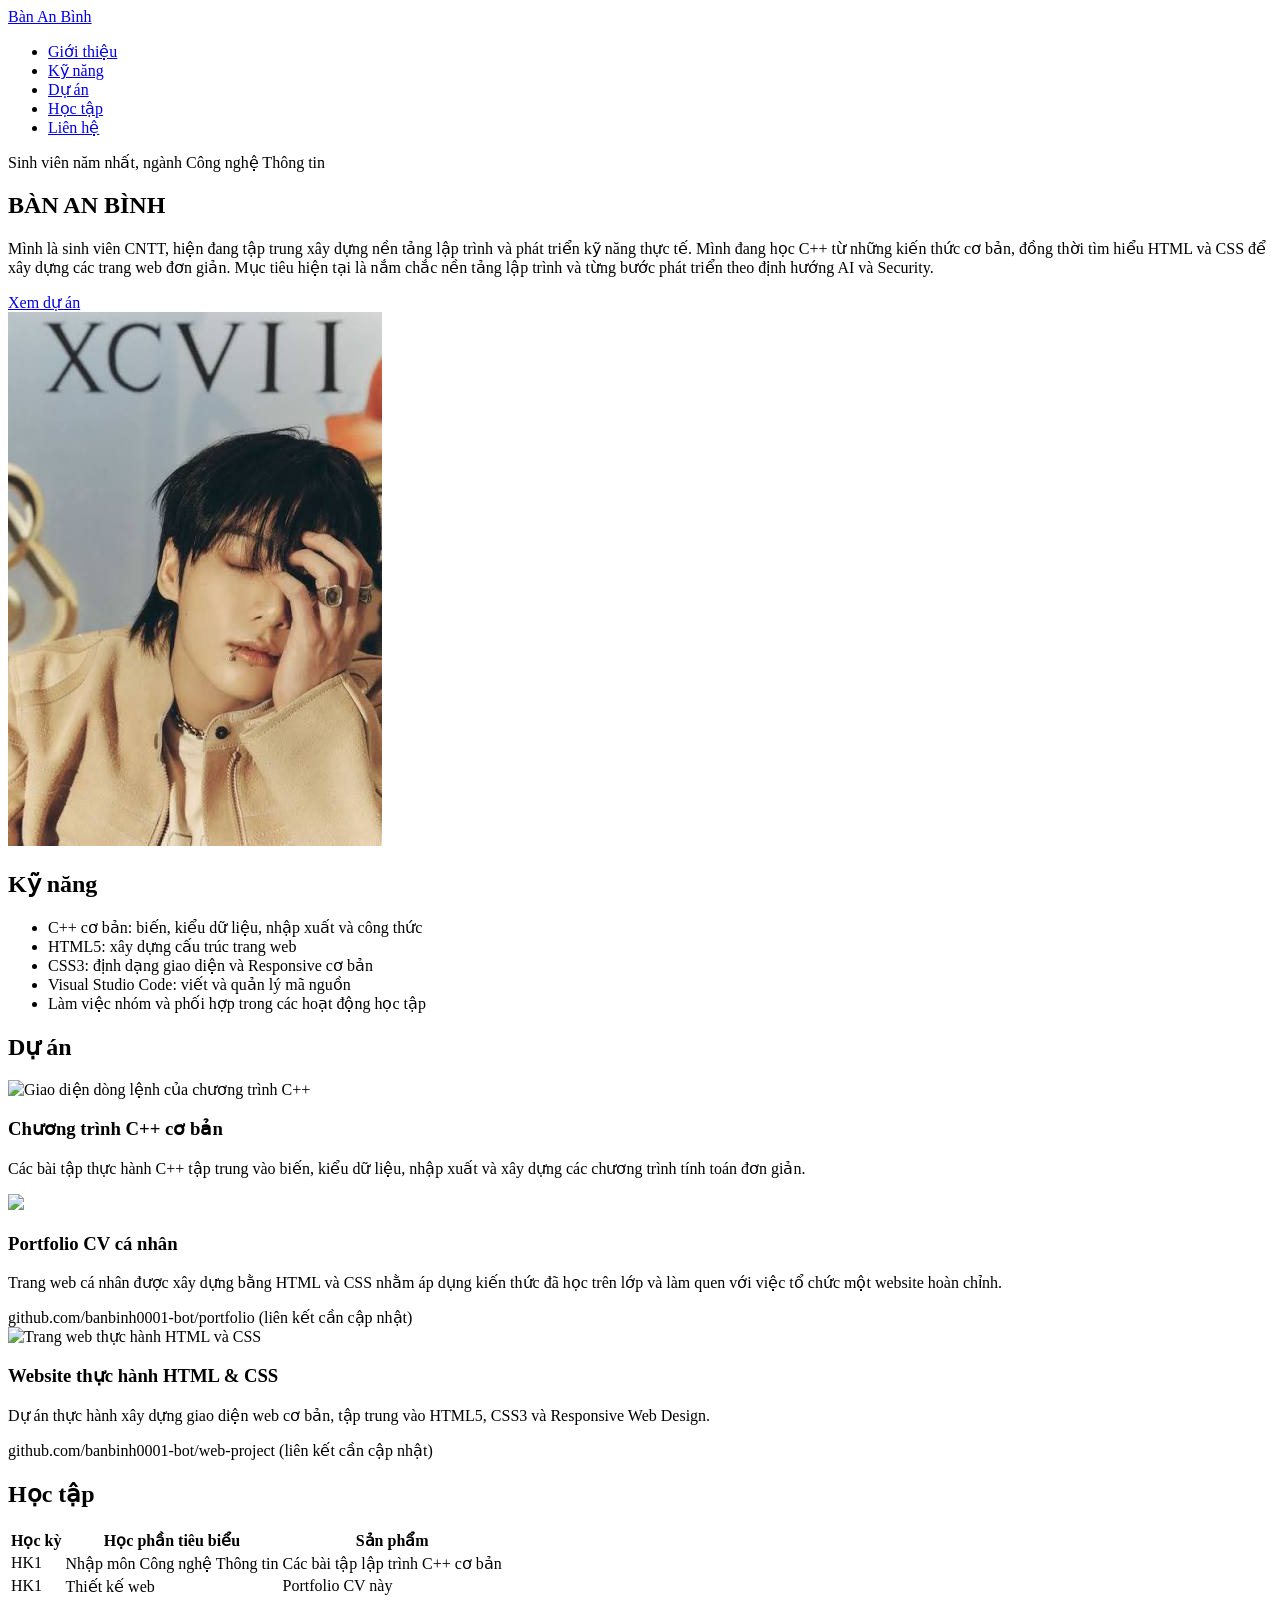
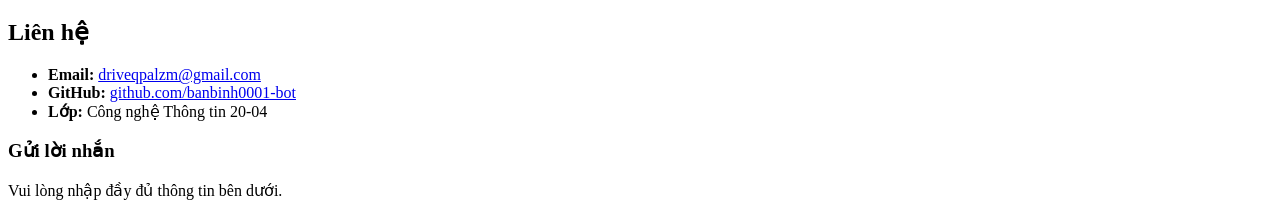
==== index.html @ ff4b0741 "Add files via upload" ====
<!doctype html>
<html lang="vi">

<head>
  <meta charset="UTF-8" />
  <meta name="viewport" content="width=device-width, initial-scale=1.0" />
  <title> Bàn An Bình - Portfolio CV</title>
  <link rel="preconnect" href="https://fonts.googleapis.com" />
  <link rel="stylesheet" href="https://fonts.googleapis.com/css2?family=Inter:wght@400;500;600;700&display=swap" />
  <link rel="stylesheet" href="1.css">
</head>
<body>
  <header class="site-header">
    <div class="container">
      <a class="logo" href="#gioi-thieu"> Bàn An Bình </a>
      <nav aria-label="Menu chính">
        <ul class="menu">
          <li><a href="#gioi-thieu">Giới thiệu</a></li>
          <li><a href="#ky-nang">Kỹ năng</a></li>
          <li><a href="#du-an">Dự án</a></li>
          <li><a href="#hoc-tap">Học tập</a></li>
          <li><a href="#lien-he">Liên hệ</a></li>
        </ul>
      </nav>
    </div>
  </header>

  <main id="noi-dung">
    <section id="gioi-thieu" class="hero">
      <div class="container hero-inner">
        <div class="hero-text">
          <p class="hero-role">
            Sinh viên năm nhất, ngành Công nghệ Thông tin
          </p>

          <h1> BÀN AN BÌNH </h1>

          <p>
            Mình là sinh viên CNTT, hiện đang tập trung xây dựng nền tảng lập
            trình và phát triển kỹ năng thực tế. Mình đang học C++ từ những
            kiến thức cơ bản, đồng thời tìm hiểu HTML và CSS để xây dựng các
            trang web đơn giản. Mục tiêu hiện tại là nắm chắc nền tảng lập
            trình và từng bước phát triển theo định hướng AI và Security.
          </p>

          <a class="button" href="#du-an">Xem dự án</a>
        </div>

        <img class="avatar" src="assets/images/avt.png">
         <alt="Ảnh đại diện minh họa của Bàn An Bình>
      </div>
    </section>

    <section id="ky-nang" class="section">
      <div class="container">
        <h2>Kỹ năng</h2>

        <ul class="skills">
          <li>C++ cơ bản: biến, kiểu dữ liệu, nhập xuất và công thức</li>
          <li>HTML5: xây dựng cấu trúc trang web</li>
          <li>CSS3: định dạng giao diện và Responsive cơ bản</li>
          <li>Visual Studio Code: viết và quản lý mã nguồn</li>
          <li>Làm việc nhóm và phối hợp trong các hoạt động học tập</li>
        </ul>
      </div>
    </section>

    <section id="du-an" class="section section-alt">
      <div class="container">
        <h2>Dự án</h2>

        <div class="projects">
          <article class="card">
            <img src="assets/images/du-an-1.png" alt="Giao diện dòng lệnh của chương trình C++" />

            <h3>Chương trình C++ cơ bản</h3>

            <p>
              Các bài tập thực hành C++ tập trung vào biến, kiểu dữ liệu, nhập
xuất và xây dựng các chương trình tính toán đơn giản.
            </p>

            <span class="pending-link">
              <github class="com">
              <bananbinh0001-bot>
            </span>
          </article>

          <article class="card">
            <img src="assets/images/du-an-2.png"Giao diện trang web cá nhân" />

            <h3>Portfolio CV cá nhân</h3>

            <p>
              Trang web cá nhân được xây dựng bằng HTML và CSS nhằm áp dụng
              kiến thức đã học trên lớp và làm quen với việc tổ chức một
              website hoàn chỉnh.
            </p>

            <span class="pending-link">
              github.com/banbinh0001-bot/portfolio (liên kết cần cập nhật)
            </span>
          </article>

          <article class="card">
            <img src="assets/images/du-an-3.png" alt="Trang web thực hành HTML và CSS" />

            <h3>Website thực hành HTML & CSS</h3>

            <p>
              Dự án thực hành xây dựng giao diện web cơ bản, tập trung vào
              HTML5, CSS3 và Responsive Web Design.
            </p>

            <span class="pending-link">
              github.com/banbinh0001-bot/web-project (liên kết cần cập nhật)
            </span>
          </article>
        </div>
      </div>
    </section>
    <section id="hoc-tap" class="section">
      <div class="container">
        <h2>Học tập</h2>

        <table class="study">
          <thead>
            <tr>
              <th>Học kỳ</th>
              <th>Học phần tiêu biểu</th>
              <th>Sản phẩm</th>
            </tr>
          </thead>

          <tbody>
            <tr>
              <td>HK1</td>
              <td>Nhập môn Công nghệ Thông tin</td>
              <td>Các bài tập lập trình C++ cơ bản</td>
            </tr>

            <tr>
              <td>HK1</td>
              <td>Thiết kế web</td>
              <td>Portfolio CV này</td>
            </tr>
          </tbody>
        </table>
      </div>
    </section>
    <section id="lien-he" class="section section-alt">
      <div class="container">
        <h2>Liên hệ</h2>

        <ul class="contact">
          <li>
            <strong>Email:</strong>
            <a href="mailto:driveqpalzm@gmail.com">
              driveqpalzm@gmail.com
            </a>
          </li>

          <li>
            <strong>GitHub:</strong>
            <a href="https://github.com/banbinh0001-bot" target="_blank" rel="noopener noreferrer">
              github.com/banbinh0001-bot
            </a>
          </li>

          <li>
            <strong>Lớp:</strong> Công nghệ Thông tin 20-04
          </li>
        </ul>

        <!-- Form liên hệ - Lab 5 -->
        <form action="ket-qua.html" method="get" class="contact-form">
          <h3>Gửi lời nhắn</h3>
          <p>Vui lòng nhập đầy đủ thông tin bên dưới.</p>

          <div class="form-group">
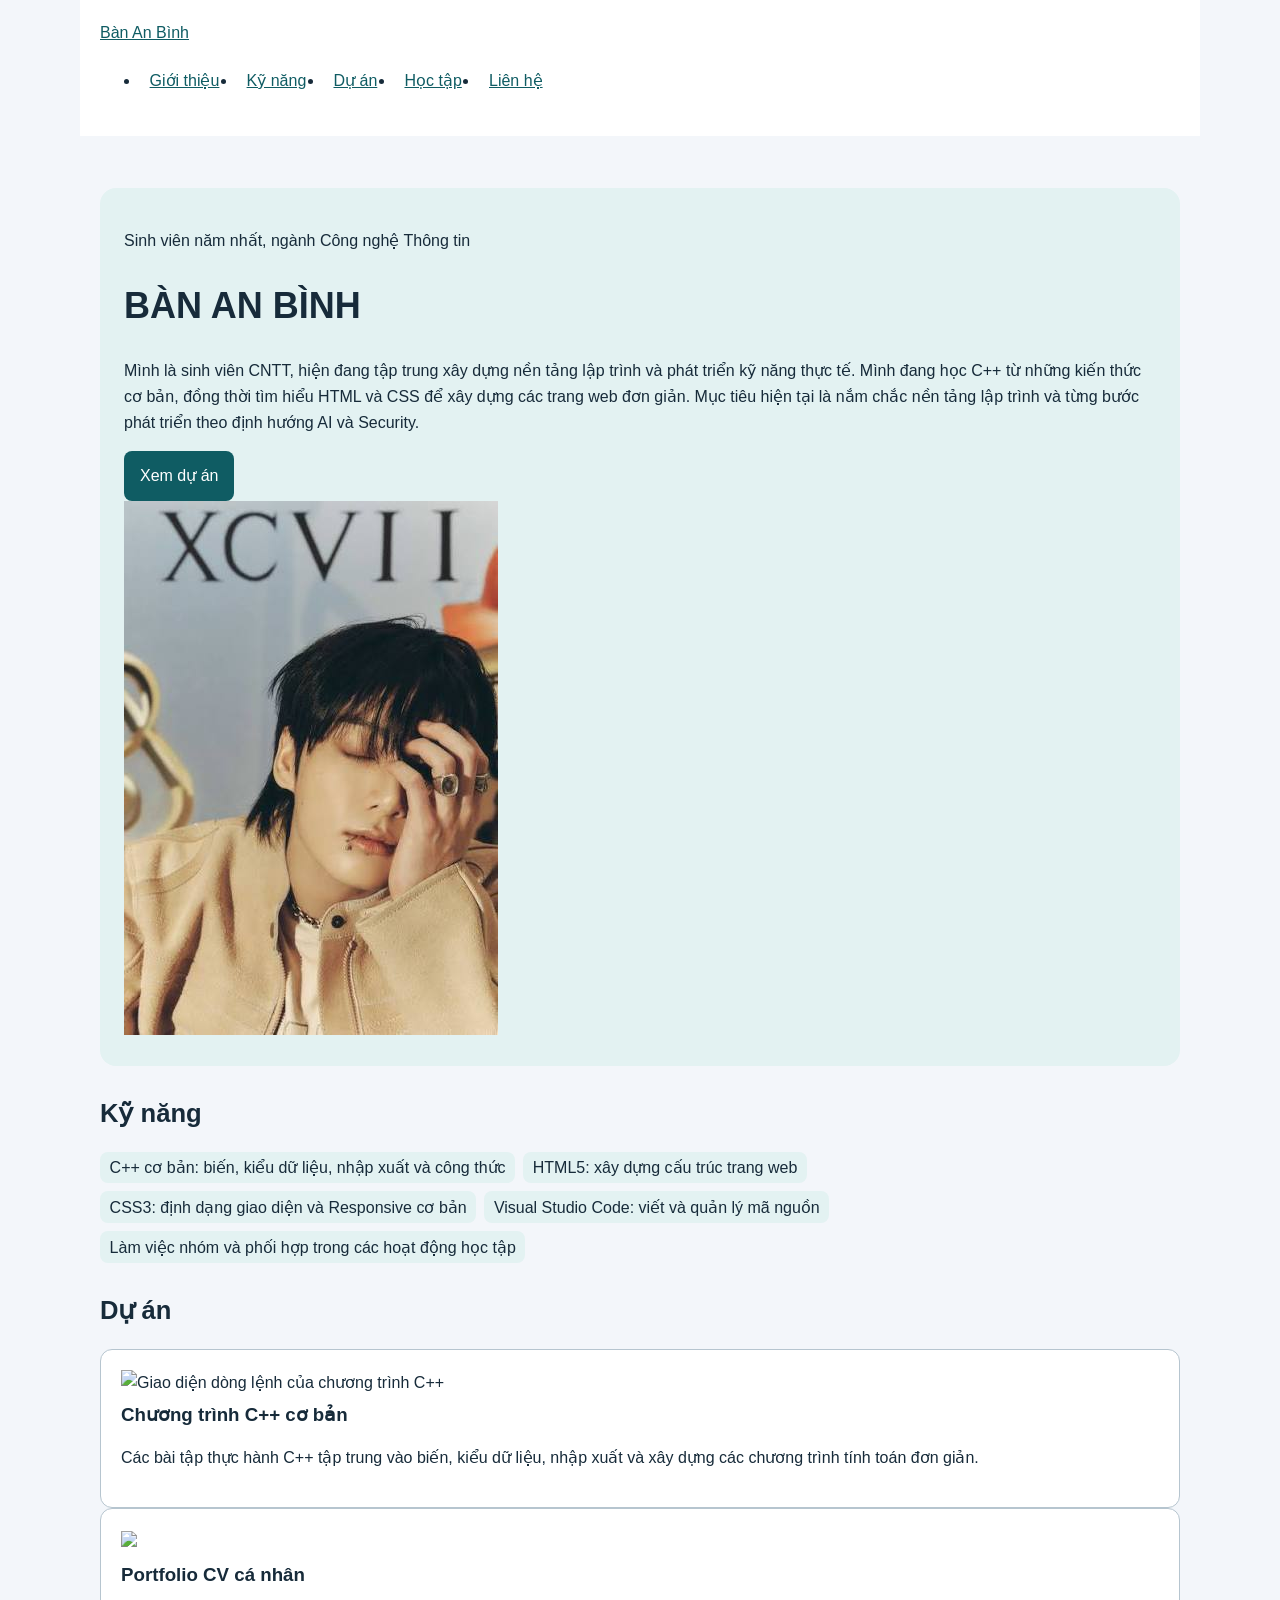
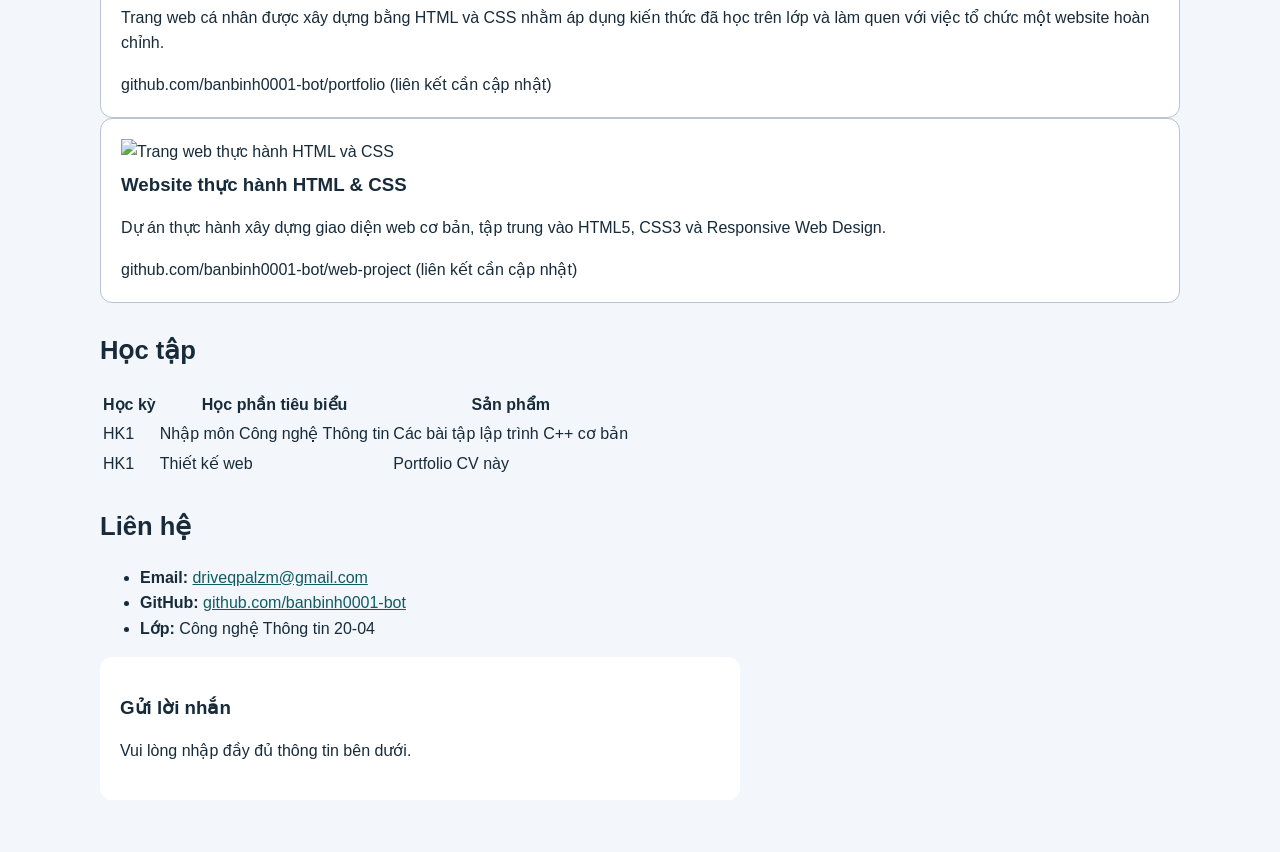
==== commit ea3adcbd: "Update stylesheet link to use css/style.css" ====
--- a/index.html
+++ b/index.html
@@ -7,7 +7,7 @@
   <title> Bàn An Bình - Portfolio CV</title>
   <link rel="preconnect" href="https://fonts.googleapis.com" />
   <link rel="stylesheet" href="https://fonts.googleapis.com/css2?family=Inter:wght@400;500;600;700&display=swap" />
-  <link rel="stylesheet" href="1.css">
+  <link rel="stylesheet" href="css/style.css">
 </head>
 <body>
   <header class="site-header">
@@ -177,4 +177,4 @@
           <h3>Gửi lời nhắn</h3>
           <p>Vui lòng nhập đầy đủ thông tin bên dưới.</p>
 
-          <div class="form-group">+          <div class="form-group">
--- a/css/style.css
+++ b/css/style.css
@@ -0,0 +1,252 @@
+/* LAB 5: chi thay cac o trong co ma 1.1 den 5.6.
+   Base responsive tu Lab 4 da hoan thanh. Khong xoa @media. */
+:root {
+  --bg: #f3f6fa;
+  --text: #172b3a;
+  --primary: #0f5c63;
+  --hover: #083e43;
+  --soft: #e3f2f2;
+  --focus: #b34500;
+  --line: #b6c5cf;
+}
+
+* {
+  box-sizing: border-box;
+}
+
+html {
+  font-size: 100%;
+}
+
+body {
+  margin: 0;
+  font-family: Arial, sans-serif;
+  line-height: 1.6;
+  color: var(--text);
+  background: var(--bg);
+}
+
+a {
+  color: var(--primary);
+}
+
+h1,
+h2,
+h3 {
+  line-height: 1.25;
+}
+
+h1 {
+  font-size: 2.25rem;
+}
+
+h2 {
+  font-size: 1.6rem;
+}
+
+header,
+main,
+footer {
+  max-width: 70rem;
+  margin: auto;
+  padding: 1.25rem;
+}
+
+header {
+  background: white;
+  display: flex;
+  flex-wrap: wrap;
+  align-items: center;
+  justify-content: space-between;
+  gap: 1rem;
+}
+
+.brand {
+  font-weight: bold;
+  text-decoration: none;
+}
+
+.menu {
+  display: flex;
+  flex-wrap: wrap;
+  gap: 0.5rem;
+}
+
+.menu a {
+  display: inline-block;
+  padding: 0.4rem 0.6rem;
+  border-radius: 0.4rem;
+}
+
+section {
+  margin-block: 2rem;
+  scroll-margin-top: 1rem;
+}
+
+.hero {
+  background: var(--soft);
+  padding: 1.5rem;
+  border-radius: 1rem;
+}
+
+.skills {
+  display: flex;
+  flex-wrap: wrap;
+  gap: 0.5rem;
+  padding: 0;
+  list-style: none;
+}
+
+.skills li,
+.tag {
+  background: var(--soft);
+  padding: 0.2rem 0.6rem;
+  border-radius: 0.5rem;
+}
+
+.project-grid {
+  display: grid;
+  grid-template-columns: 1fr;
+  gap: 1.25rem;
+}
+
+.card {
+  min-width: 0;
+  border: 1px solid var(--line);
+  border-radius: 0.75rem;
+  padding: 1.25rem;
+  background: white;
+  overflow-wrap: anywhere;
+}
+
+.card h3 {
+  margin-top: 0.5rem;
+}
+
+.card a {
+  display: inline-block;
+}
+
+.button {
+  display: inline-block;
+  padding: 0.75rem 1rem;
+  border: 0;
+  background: var(--primary);
+  color: white;
+  border-radius: 0.5rem;
+  cursor: pointer;
+  text-decoration: none;
+}
+
+form {
+  max-width: 40rem;
+  background: white;
+  border-radius: 0.75rem;
+  padding: 1.25rem;
+}
+
+.form-field {
+  margin-bottom: 1rem;
+}
+
+label {
+  display: block;
+  font-weight: bold;
+}
+
+.help {
+  font-size: 0.9rem;
+  margin: 0.25rem 0 0;
+}
+
+input,
+textarea {
+  display: block;
+  border: 1px solid #64748b;
+  border-radius: 0.4rem;
+}
+
+textarea {
+  min-height: 8rem;
+}
+
+footer {
+  border-top: 1px solid var(--line);
+}
+
+@media (min-width: 48rem) {
+  .project-grid {
+    grid-template-columns: repeat(2, minmax(0, 1fr));
+  }
+}
+
+@media (min-width: 64rem) {
+  .project-grid {
+    grid-template-columns: repeat(3, minmax(0, 1fr));
+  }
+}
+
+/* NHIEM VU 1: focus va menu. Khong xoa outline mac dinh. */
+a:focus-visible, /* 1.1 */
+button:focus-visible,
+input:focus-visible,
+textarea:focus-visible {
+  outline-style: solid; /* 1.2 */
+  outline-width: 0.1875rem; /* 1.3 */
+  outline-color: var(--focus); /* 1.4 */
+  outline-offset: 0.1875rem; /* 1.5 */
+}
+
+.menu a:hover {
+  background: var(--soft); /* 1.6 */
+}
+
+/* NHIEM VU 2: button */
+.button {
+  transition:
+    background-color 180ms ease,
+    /* 2.1; 2.2; 2.3 */ transform 180ms ease;
+}
+
+.button:hover {
+  background: var(--hover); /* 2.4 */
+}
+
+.button:active {
+  /* 2.5 */
+  transform: translateY(0.0625rem); /* 2.6 */
+}
+
+/* NHIEM VU 3: card va link */
+.card {
+  transition: transform 180ms ease; /* 3.1; 3.2 */
+}
+
+.card:hover {
+  /* 3.3 */
+  transform: translateY(-0.25rem); /* 3.4; 3.5 */
+}
+
+.card:focus-within {
+  /* 3.6 */
+  transform: translateY(-0.25rem);
+}
+/* NHIEM VU 4 nam trong index.html. */
+/* NHIEM VU 5: form */
+input,
+textarea {
+  width: 100%; /* 5.1 */
+  box-sizing: border-box; /* 5.2 */
+  padding: 0.75rem; /* 5.3 */
+  min-width: 0; /* 5.4 */
+}
+
+textarea {
+  resize: vertical; /* 5.5 */
+}
+
+input,
+textarea,
+button {
+  font: inherit; /* 5.6 */
+}
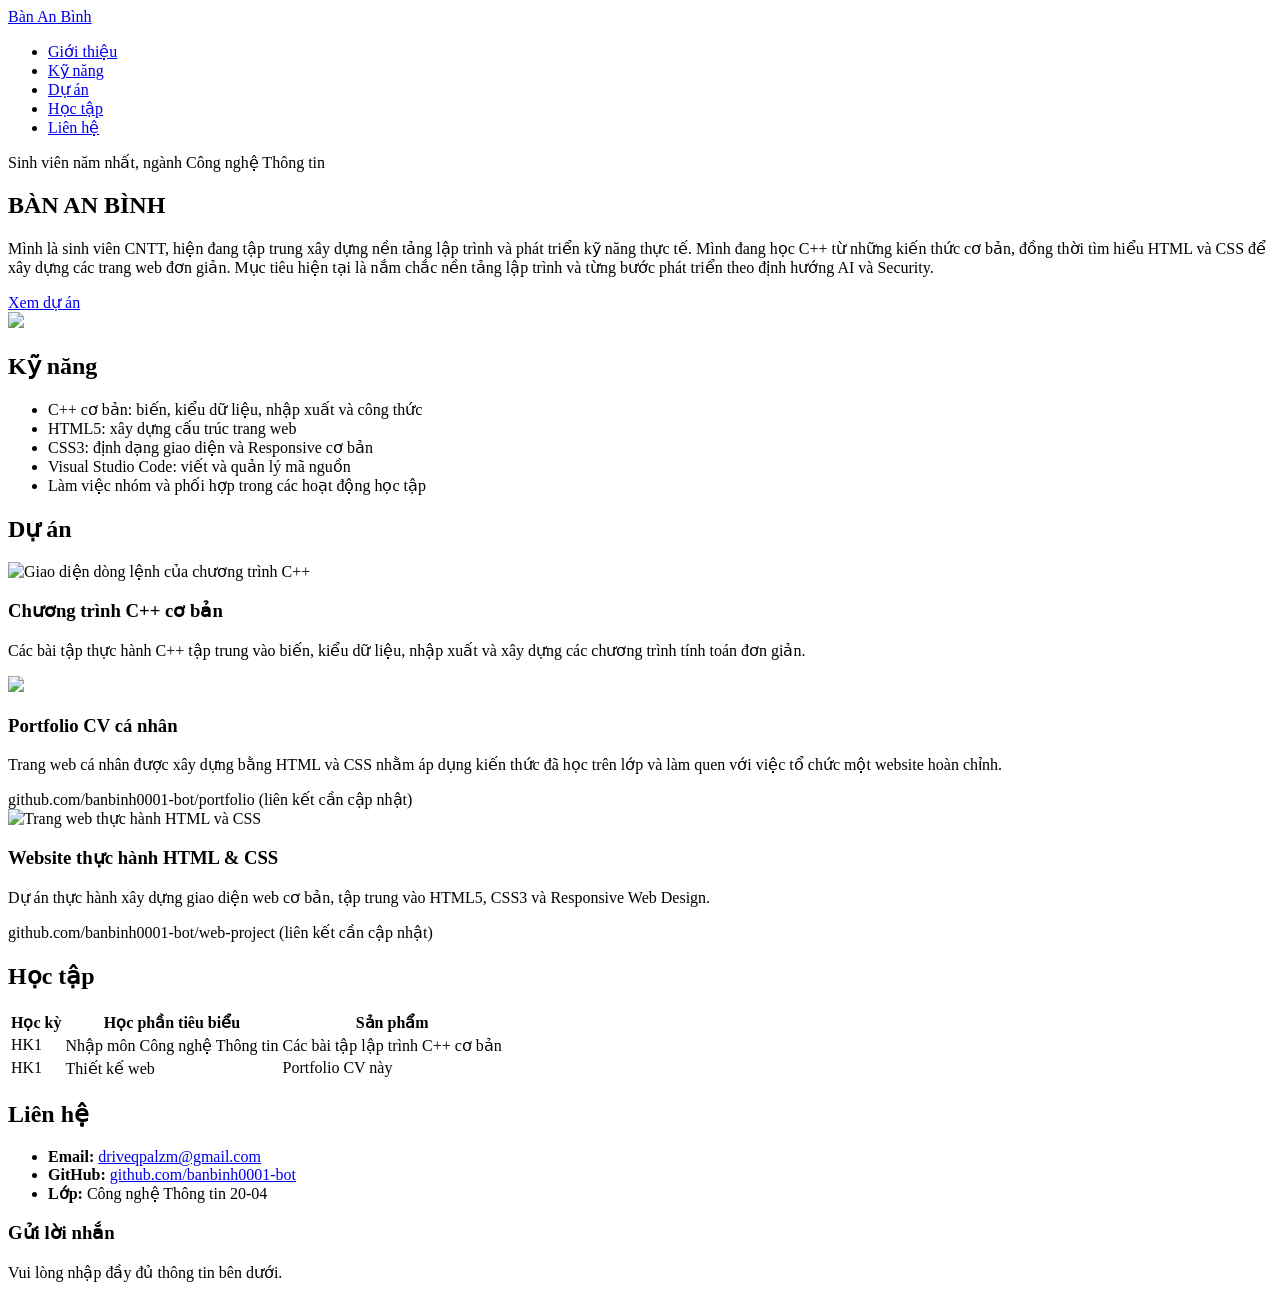
==== commit 32044c5c: "Add files via upload" ====
--- a/index.html
+++ b/index.html
@@ -1,180 +1,180 @@
-<!doctype html>
-<html lang="vi">
-
-<head>
-  <meta charset="UTF-8" />
-  <meta name="viewport" content="width=device-width, initial-scale=1.0" />
-  <title> Bàn An Bình - Portfolio CV</title>
-  <link rel="preconnect" href="https://fonts.googleapis.com" />
-  <link rel="stylesheet" href="https://fonts.googleapis.com/css2?family=Inter:wght@400;500;600;700&display=swap" />
-  <link rel="stylesheet" href="css/style.css">
-</head>
-<body>
-  <header class="site-header">
-    <div class="container">
-      <a class="logo" href="#gioi-thieu"> Bàn An Bình </a>
-      <nav aria-label="Menu chính">
-        <ul class="menu">
-          <li><a href="#gioi-thieu">Giới thiệu</a></li>
-          <li><a href="#ky-nang">Kỹ năng</a></li>
-          <li><a href="#du-an">Dự án</a></li>
-          <li><a href="#hoc-tap">Học tập</a></li>
-          <li><a href="#lien-he">Liên hệ</a></li>
-        </ul>
-      </nav>
-    </div>
-  </header>
-
-  <main id="noi-dung">
-    <section id="gioi-thieu" class="hero">
-      <div class="container hero-inner">
-        <div class="hero-text">
-          <p class="hero-role">
-            Sinh viên năm nhất, ngành Công nghệ Thông tin
-          </p>
-
-          <h1> BÀN AN BÌNH </h1>
-
-          <p>
-            Mình là sinh viên CNTT, hiện đang tập trung xây dựng nền tảng lập
-            trình và phát triển kỹ năng thực tế. Mình đang học C++ từ những
-            kiến thức cơ bản, đồng thời tìm hiểu HTML và CSS để xây dựng các
-            trang web đơn giản. Mục tiêu hiện tại là nắm chắc nền tảng lập
-            trình và từng bước phát triển theo định hướng AI và Security.
-          </p>
-
-          <a class="button" href="#du-an">Xem dự án</a>
-        </div>
-
-        <img class="avatar" src="assets/images/avt.png">
-         <alt="Ảnh đại diện minh họa của Bàn An Bình>
-      </div>
-    </section>
-
-    <section id="ky-nang" class="section">
-      <div class="container">
-        <h2>Kỹ năng</h2>
-
-        <ul class="skills">
-          <li>C++ cơ bản: biến, kiểu dữ liệu, nhập xuất và công thức</li>
-          <li>HTML5: xây dựng cấu trúc trang web</li>
-          <li>CSS3: định dạng giao diện và Responsive cơ bản</li>
-          <li>Visual Studio Code: viết và quản lý mã nguồn</li>
-          <li>Làm việc nhóm và phối hợp trong các hoạt động học tập</li>
-        </ul>
-      </div>
-    </section>
-
-    <section id="du-an" class="section section-alt">
-      <div class="container">
-        <h2>Dự án</h2>
-
-        <div class="projects">
-          <article class="card">
-            <img src="assets/images/du-an-1.png" alt="Giao diện dòng lệnh của chương trình C++" />
-
-            <h3>Chương trình C++ cơ bản</h3>
-
-            <p>
-              Các bài tập thực hành C++ tập trung vào biến, kiểu dữ liệu, nhập
-xuất và xây dựng các chương trình tính toán đơn giản.
-            </p>
-
-            <span class="pending-link">
-              <github class="com">
-              <bananbinh0001-bot>
-            </span>
-          </article>
-
-          <article class="card">
-            <img src="assets/images/du-an-2.png"Giao diện trang web cá nhân" />
-
-            <h3>Portfolio CV cá nhân</h3>
-
-            <p>
-              Trang web cá nhân được xây dựng bằng HTML và CSS nhằm áp dụng
-              kiến thức đã học trên lớp và làm quen với việc tổ chức một
-              website hoàn chỉnh.
-            </p>
-
-            <span class="pending-link">
-              github.com/banbinh0001-bot/portfolio (liên kết cần cập nhật)
-            </span>
-          </article>
-
-          <article class="card">
-            <img src="assets/images/du-an-3.png" alt="Trang web thực hành HTML và CSS" />
-
-            <h3>Website thực hành HTML & CSS</h3>
-
-            <p>
-              Dự án thực hành xây dựng giao diện web cơ bản, tập trung vào
-              HTML5, CSS3 và Responsive Web Design.
-            </p>
-
-            <span class="pending-link">
-              github.com/banbinh0001-bot/web-project (liên kết cần cập nhật)
-            </span>
-          </article>
-        </div>
-      </div>
-    </section>
-    <section id="hoc-tap" class="section">
-      <div class="container">
-        <h2>Học tập</h2>
-
-        <table class="study">
-          <thead>
-            <tr>
-              <th>Học kỳ</th>
-              <th>Học phần tiêu biểu</th>
-              <th>Sản phẩm</th>
-            </tr>
-          </thead>
-
-          <tbody>
-            <tr>
-              <td>HK1</td>
-              <td>Nhập môn Công nghệ Thông tin</td>
-              <td>Các bài tập lập trình C++ cơ bản</td>
-            </tr>
-
-            <tr>
-              <td>HK1</td>
-              <td>Thiết kế web</td>
-              <td>Portfolio CV này</td>
-            </tr>
-          </tbody>
-        </table>
-      </div>
-    </section>
-    <section id="lien-he" class="section section-alt">
-      <div class="container">
-        <h2>Liên hệ</h2>
-
-        <ul class="contact">
-          <li>
-            <strong>Email:</strong>
-            <a href="mailto:driveqpalzm@gmail.com">
-              driveqpalzm@gmail.com
-            </a>
-          </li>
-
-          <li>
-            <strong>GitHub:</strong>
-            <a href="https://github.com/banbinh0001-bot" target="_blank" rel="noopener noreferrer">
-              github.com/banbinh0001-bot
-            </a>
-          </li>
-
-          <li>
-            <strong>Lớp:</strong> Công nghệ Thông tin 20-04
-          </li>
-        </ul>
-
-        <!-- Form liên hệ - Lab 5 -->
-        <form action="ket-qua.html" method="get" class="contact-form">
-          <h3>Gửi lời nhắn</h3>
-          <p>Vui lòng nhập đầy đủ thông tin bên dưới.</p>
-
-          <div class="form-group">
+<!doctype html>
+<html lang="vi">
+
+<head>
+  <meta charset="UTF-8" />
+  <meta name="viewport" content="width=device-width, initial-scale=1.0" />
+  <title> Bàn An Bình - Portfolio CV</title>
+  <link rel="preconnect" href="https://fonts.googleapis.com" />
+  <link rel="stylesheet" href="https://fonts.googleapis.com/css2?family=Inter:wght@400;500;600;700&display=swap" />
+  <link rel="stylesheet" href="css/style.css">
+</head>
+<body>
+  <header class="site-header">
+    <div class="container">
+      <a class="logo" href="#gioi-thieu"> Bàn An Bình </a>
+      <nav aria-label="Menu chính">
+        <ul class="menu">
+          <li><a href="#gioi-thieu">Giới thiệu</a></li>
+          <li><a href="#ky-nang">Kỹ năng</a></li>
+          <li><a href="#du-an">Dự án</a></li>
+          <li><a href="#hoc-tap">Học tập</a></li>
+          <li><a href="#lien-he">Liên hệ</a></li>
+        </ul>
+      </nav>
+    </div>
+  </header>
+
+  <main id="noi-dung">
+    <section id="gioi-thieu" class="hero">
+      <div class="container hero-inner">
+        <div class="hero-text">
+          <p class="hero-role">
+            Sinh viên năm nhất, ngành Công nghệ Thông tin
+          </p>
+
+          <h1> BÀN AN BÌNH </h1>
+
+          <p>
+            Mình là sinh viên CNTT, hiện đang tập trung xây dựng nền tảng lập
+            trình và phát triển kỹ năng thực tế. Mình đang học C++ từ những
+            kiến thức cơ bản, đồng thời tìm hiểu HTML và CSS để xây dựng các
+            trang web đơn giản. Mục tiêu hiện tại là nắm chắc nền tảng lập
+            trình và từng bước phát triển theo định hướng AI và Security.
+          </p>
+
+          <a class="button" href="#du-an">Xem dự án</a>
+        </div>
+
+        <img class="avatar" src="assets/images/avt.png">
+         <alt="Ảnh đại diện minh họa của Bàn An Bình>
+      </div>
+    </section>
+
+    <section id="ky-nang" class="section">
+      <div class="container">
+        <h2>Kỹ năng</h2>
+
+        <ul class="skills">
+          <li>C++ cơ bản: biến, kiểu dữ liệu, nhập xuất và công thức</li>
+          <li>HTML5: xây dựng cấu trúc trang web</li>
+          <li>CSS3: định dạng giao diện và Responsive cơ bản</li>
+          <li>Visual Studio Code: viết và quản lý mã nguồn</li>
+          <li>Làm việc nhóm và phối hợp trong các hoạt động học tập</li>
+        </ul>
+      </div>
+    </section>
+
+    <section id="du-an" class="section section-alt">
+      <div class="container">
+        <h2>Dự án</h2>
+
+        <div class="projects">
+          <article class="card">
+            <img src="assets/images/du-an-1.png" alt="Giao diện dòng lệnh của chương trình C++" />
+
+            <h3>Chương trình C++ cơ bản</h3>
+
+            <p>
+              Các bài tập thực hành C++ tập trung vào biến, kiểu dữ liệu, nhập
+xuất và xây dựng các chương trình tính toán đơn giản.
+            </p>
+
+            <span class="pending-link">
+              <github class="com">
+              <bananbinh0001-bot>
+            </span>
+          </article>
+
+          <article class="card">
+            <img src="assets/images/du-an-2.png"Giao diện trang web cá nhân" />
+
+            <h3>Portfolio CV cá nhân</h3>
+
+            <p>
+              Trang web cá nhân được xây dựng bằng HTML và CSS nhằm áp dụng
+              kiến thức đã học trên lớp và làm quen với việc tổ chức một
+              website hoàn chỉnh.
+            </p>
+
+            <span class="pending-link">
+              github.com/banbinh0001-bot/portfolio (liên kết cần cập nhật)
+            </span>
+          </article>
+
+          <article class="card">
+            <img src="assets/images/du-an-3.png" alt="Trang web thực hành HTML và CSS" />
+
+            <h3>Website thực hành HTML & CSS</h3>
+
+            <p>
+              Dự án thực hành xây dựng giao diện web cơ bản, tập trung vào
+              HTML5, CSS3 và Responsive Web Design.
+            </p>
+
+            <span class="pending-link">
+              github.com/banbinh0001-bot/web-project (liên kết cần cập nhật)
+            </span>
+          </article>
+        </div>
+      </div>
+    </section>
+    <section id="hoc-tap" class="section">
+      <div class="container">
+        <h2>Học tập</h2>
+
+        <table class="study">
+          <thead>
+            <tr>
+              <th>Học kỳ</th>
+              <th>Học phần tiêu biểu</th>
+              <th>Sản phẩm</th>
+            </tr>
+          </thead>
+
+          <tbody>
+            <tr>
+              <td>HK1</td>
+              <td>Nhập môn Công nghệ Thông tin</td>
+              <td>Các bài tập lập trình C++ cơ bản</td>
+            </tr>
+
+            <tr>
+              <td>HK1</td>
+              <td>Thiết kế web</td>
+              <td>Portfolio CV này</td>
+            </tr>
+          </tbody>
+        </table>
+      </div>
+    </section>
+    <section id="lien-he" class="section section-alt">
+      <div class="container">
+        <h2>Liên hệ</h2>
+
+        <ul class="contact">
+          <li>
+            <strong>Email:</strong>
+            <a href="mailto:driveqpalzm@gmail.com">
+              driveqpalzm@gmail.com
+            </a>
+          </li>
+
+          <li>
+            <strong>GitHub:</strong>
+            <a href="https://github.com/banbinh0001-bot" target="_blank" rel="noopener noreferrer">
+              github.com/banbinh0001-bot
+            </a>
+          </li>
+
+          <li>
+            <strong>Lớp:</strong> Công nghệ Thông tin 20-04
+          </li>
+        </ul>
+
+        <!-- Form liên hệ - Lab 5 -->
+        <form action="ket-qua.html" method="get" class="contact-form">
+          <h3>Gửi lời nhắn</h3>
+          <p>Vui lòng nhập đầy đủ thông tin bên dưới.</p>
+
+          <div class="form-group">
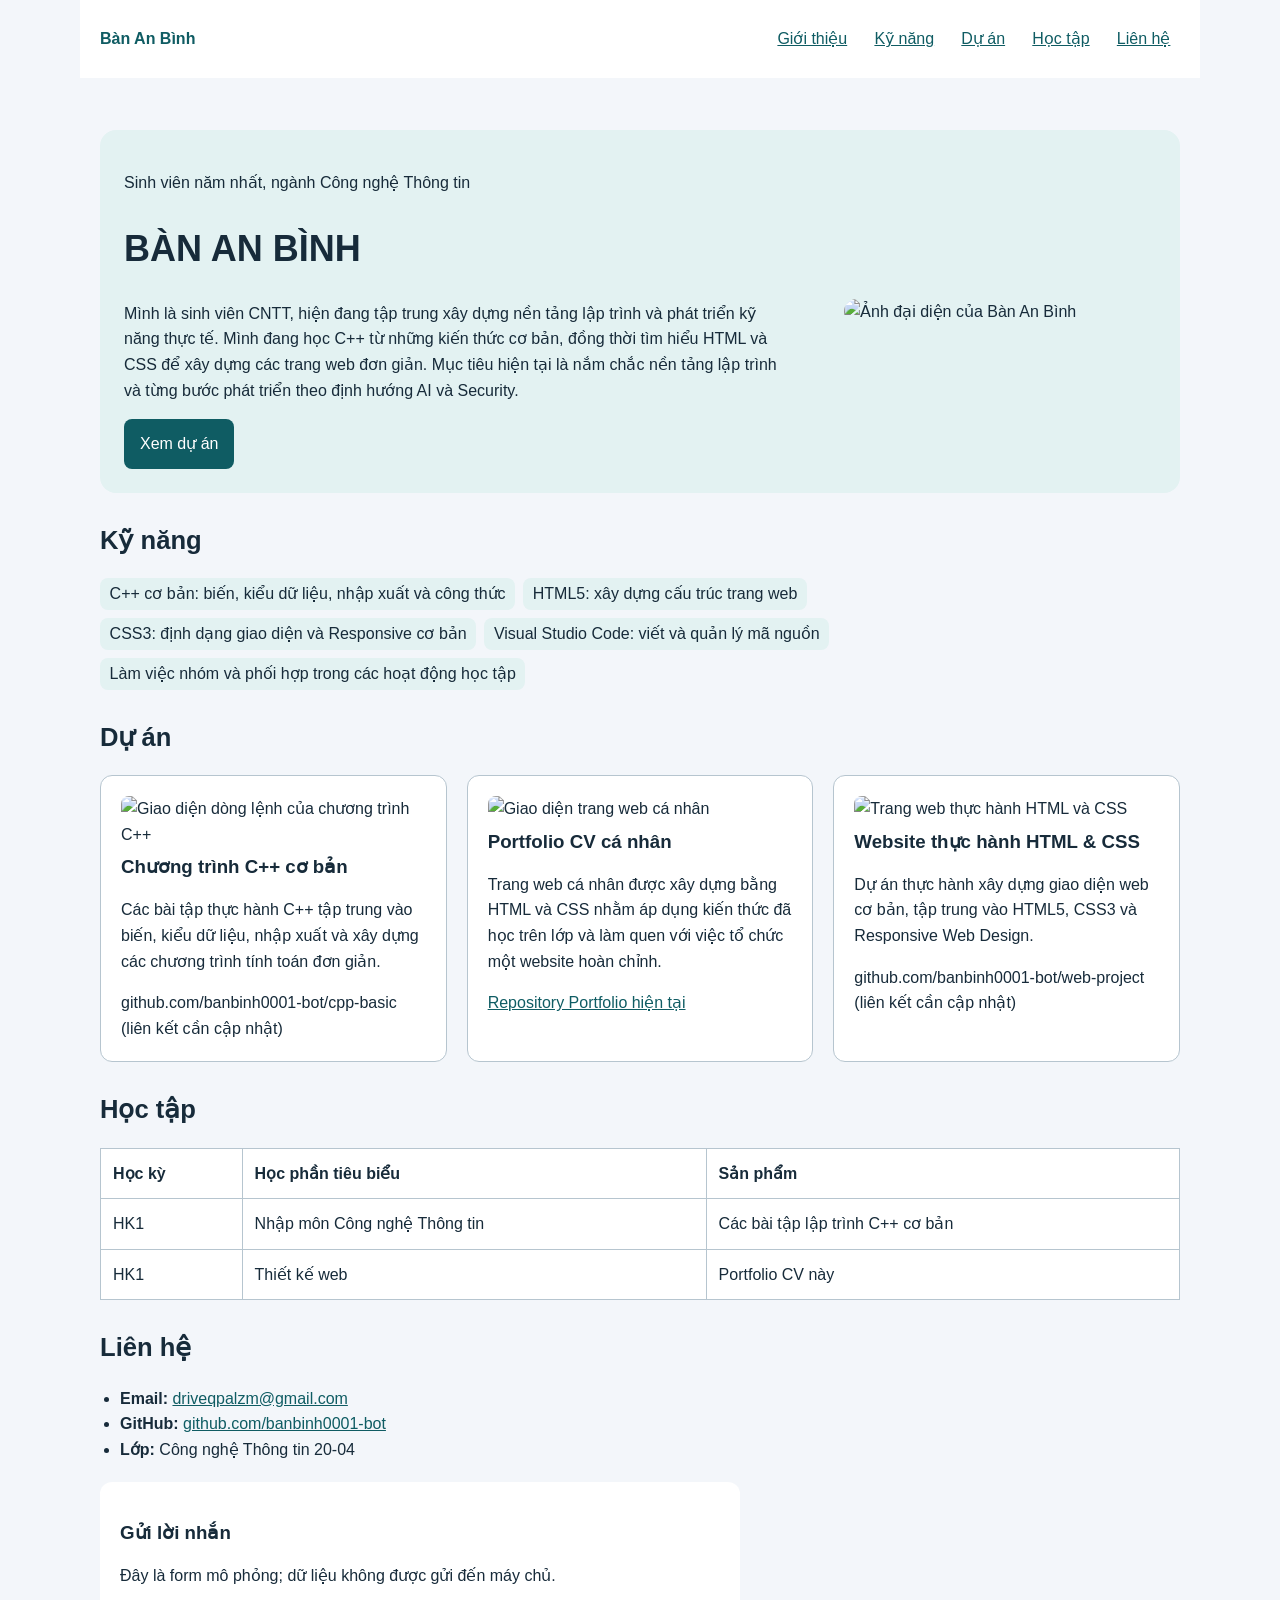
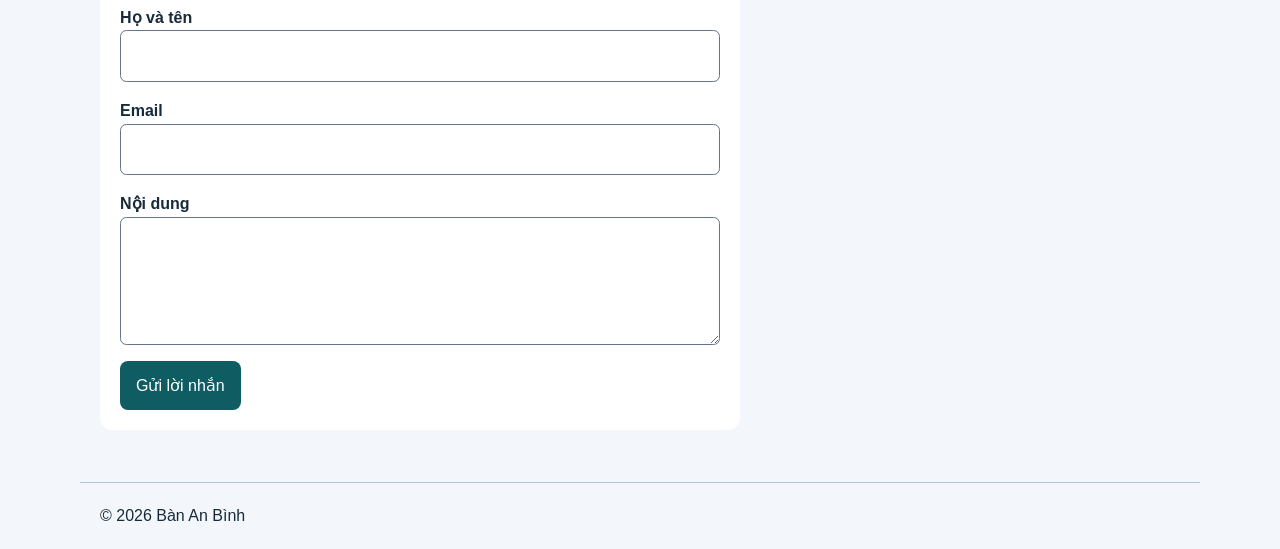
==== commit 10b99c8b: "Fix portfolio page and complete handoff docs Co-authored-by: Copilot <223556219+Copilot@users.norepl" ====
--- a/index.html
+++ b/index.html
@@ -1,18 +1,17 @@
 <!doctype html>
 <html lang="vi">
-
 <head>
-  <meta charset="UTF-8" />
-  <meta name="viewport" content="width=device-width, initial-scale=1.0" />
-  <title> Bàn An Bình - Portfolio CV</title>
-  <link rel="preconnect" href="https://fonts.googleapis.com" />
-  <link rel="stylesheet" href="https://fonts.googleapis.com/css2?family=Inter:wght@400;500;600;700&display=swap" />
+  <meta charset="UTF-8">
+  <meta name="viewport" content="width=device-width, initial-scale=1.0">
+  <title>Bàn An Bình - Portfolio CV</title>
+  <link rel="preconnect" href="https://fonts.googleapis.com">
+  <link rel="stylesheet" href="https://fonts.googleapis.com/css2?family=Inter:wght@400;500;600;700&display=swap">
   <link rel="stylesheet" href="css/style.css">
 </head>
 <body>
   <header class="site-header">
-    <div class="container">
-      <a class="logo" href="#gioi-thieu"> Bàn An Bình </a>
+    <div class="container header-inner">
+      <a class="brand" href="#gioi-thieu">Bàn An Bình</a>
       <nav aria-label="Menu chính">
         <ul class="menu">
           <li><a href="#gioi-thieu">Giới thiệu</a></li>
@@ -29,32 +28,22 @@
     <section id="gioi-thieu" class="hero">
       <div class="container hero-inner">
         <div class="hero-text">
-          <p class="hero-role">
-            Sinh viên năm nhất, ngành Công nghệ Thông tin
+          <p class="hero-role">Sinh viên năm nhất, ngành Công nghệ Thông tin</p>
+          <h1>BÀN AN BÌNH</h1>
+          <p>
+            Mình là sinh viên CNTT, hiện đang tập trung xây dựng nền tảng lập trình và phát triển kỹ năng thực tế.
+            Mình đang học C++ từ những kiến thức cơ bản, đồng thời tìm hiểu HTML và CSS để xây dựng các trang web đơn giản.
+            Mục tiêu hiện tại là nắm chắc nền tảng lập trình và từng bước phát triển theo định hướng AI và Security.
           </p>
-
-          <h1> BÀN AN BÌNH </h1>
-
-          <p>
-            Mình là sinh viên CNTT, hiện đang tập trung xây dựng nền tảng lập
-            trình và phát triển kỹ năng thực tế. Mình đang học C++ từ những
-            kiến thức cơ bản, đồng thời tìm hiểu HTML và CSS để xây dựng các
-            trang web đơn giản. Mục tiêu hiện tại là nắm chắc nền tảng lập
-            trình và từng bước phát triển theo định hướng AI và Security.
-          </p>
-
           <a class="button" href="#du-an">Xem dự án</a>
         </div>
-
-        <img class="avatar" src="assets/images/avt.png">
-         <alt="Ảnh đại diện minh họa của Bàn An Bình>
+        <img class="avatar" src="assets/images/avt.png" alt="Ảnh đại diện của Bàn An Bình">
       </div>
     </section>
 
     <section id="ky-nang" class="section">
       <div class="container">
         <h2>Kỹ năng</h2>
-
         <ul class="skills">
           <li>C++ cơ bản: biến, kiểu dữ liệu, nhập xuất và công thức</li>
           <li>HTML5: xây dựng cấu trúc trang web</li>
@@ -68,61 +57,34 @@
     <section id="du-an" class="section section-alt">
       <div class="container">
         <h2>Dự án</h2>
-
         <div class="projects">
           <article class="card">
-            <img src="assets/images/du-an-1.png" alt="Giao diện dòng lệnh của chương trình C++" />
-
+            <img src="assets/images/du-an-1.png" alt="Giao diện dòng lệnh của chương trình C++">
             <h3>Chương trình C++ cơ bản</h3>
-
-            <p>
-              Các bài tập thực hành C++ tập trung vào biến, kiểu dữ liệu, nhập
-xuất và xây dựng các chương trình tính toán đơn giản.
-            </p>
-
-            <span class="pending-link">
-              <github class="com">
-              <bananbinh0001-bot>
-            </span>
+            <p>Các bài tập thực hành C++ tập trung vào biến, kiểu dữ liệu, nhập xuất và xây dựng các chương trình tính toán đơn giản.</p>
+            <span class="pending-link">github.com/banbinh0001-bot/cpp-basic (liên kết cần cập nhật)</span>
           </article>
 
           <article class="card">
-            <img src="assets/images/du-an-2.png"Giao diện trang web cá nhân" />
-
+            <img src="assets/images/du-an-2.png" alt="Giao diện trang web cá nhân">
             <h3>Portfolio CV cá nhân</h3>
-
-            <p>
-              Trang web cá nhân được xây dựng bằng HTML và CSS nhằm áp dụng
-              kiến thức đã học trên lớp và làm quen với việc tổ chức một
-              website hoàn chỉnh.
-            </p>
-
-            <span class="pending-link">
-              github.com/banbinh0001-bot/portfolio (liên kết cần cập nhật)
-            </span>
+            <p>Trang web cá nhân được xây dựng bằng HTML và CSS nhằm áp dụng kiến thức đã học trên lớp và làm quen với việc tổ chức một website hoàn chỉnh.</p>
+            <a href="https://github.com/banbinh0001-bot/K20_portfolio_CNTT20-04" target="_blank" rel="noopener noreferrer">Repository Portfolio hiện tại</a>
           </article>
 
           <article class="card">
-            <img src="assets/images/du-an-3.png" alt="Trang web thực hành HTML và CSS" />
-
-            <h3>Website thực hành HTML & CSS</h3>
-
-            <p>
-              Dự án thực hành xây dựng giao diện web cơ bản, tập trung vào
-              HTML5, CSS3 và Responsive Web Design.
-            </p>
-
-            <span class="pending-link">
-              github.com/banbinh0001-bot/web-project (liên kết cần cập nhật)
-            </span>
+            <img src="assets/images/du-an-3.png" alt="Trang web thực hành HTML và CSS">
+            <h3>Website thực hành HTML &amp; CSS</h3>
+            <p>Dự án thực hành xây dựng giao diện web cơ bản, tập trung vào HTML5, CSS3 và Responsive Web Design.</p>
+            <span class="pending-link">github.com/banbinh0001-bot/web-project (liên kết cần cập nhật)</span>
           </article>
         </div>
       </div>
     </section>
+
     <section id="hoc-tap" class="section">
       <div class="container">
         <h2>Học tập</h2>
-
         <table class="study">
           <thead>
             <tr>
@@ -131,14 +93,12 @@
               <th>Sản phẩm</th>
             </tr>
           </thead>
-
           <tbody>
             <tr>
               <td>HK1</td>
               <td>Nhập môn Công nghệ Thông tin</td>
               <td>Các bài tập lập trình C++ cơ bản</td>
             </tr>
-
             <tr>
               <td>HK1</td>
               <td>Thiết kế web</td>
@@ -148,33 +108,39 @@
         </table>
       </div>
     </section>
+
     <section id="lien-he" class="section section-alt">
       <div class="container">
         <h2>Liên hệ</h2>
-
         <ul class="contact">
-          <li>
-            <strong>Email:</strong>
-            <a href="mailto:driveqpalzm@gmail.com">
-              driveqpalzm@gmail.com
-            </a>
-          </li>
-
-          <li>
-            <strong>GitHub:</strong>
-            <a href="https://github.com/banbinh0001-bot" target="_blank" rel="noopener noreferrer">
-              github.com/banbinh0001-bot
-            </a>
-          </li>
-
-          <li>
-            <strong>Lớp:</strong> Công nghệ Thông tin 20-04
-          </li>
+          <li><strong>Email:</strong> <a href="mailto:driveqpalzm@gmail.com">driveqpalzm@gmail.com</a></li>
+          <li><strong>GitHub:</strong> <a href="https://github.com/banbinh0001-bot" target="_blank" rel="noopener noreferrer">github.com/banbinh0001-bot</a></li>
+          <li><strong>Lớp:</strong> Công nghệ Thông tin 20-04</li>
         </ul>
 
-        <!-- Form liên hệ - Lab 5 -->
         <form action="ket-qua.html" method="get" class="contact-form">
           <h3>Gửi lời nhắn</h3>
-          <p>Vui lòng nhập đầy đủ thông tin bên dưới.</p>
+          <p>Đây là form mô phỏng; dữ liệu không được gửi đến máy chủ.</p>
+          <div class="form-group">
+            <label for="ho-ten">Họ và tên</label>
+            <input id="ho-ten" name="ho-ten" type="text" required>
+          </div>
+          <div class="form-group">
+            <label for="email">Email</label>
+            <input id="email" name="email" type="email" required>
+          </div>
+          <div class="form-group">
+            <label for="noi-dung">Nội dung</label>
+            <textarea id="noi-dung" name="noi-dung" required></textarea>
+          </div>
+          <button class="button" type="submit">Gửi lời nhắn</button>
+        </form>
+      </div>
+    </section>
+  </main>
 
-          <div class="form-group">
+  <footer>
+    <div class="container">© 2026 Bàn An Bình</div>
+  </footer>
+</body>
+</html>
--- a/css/style.css
+++ b/css/style.css
@@ -0,0 +1,332 @@
+/* LAB 5: chi thay cac o trong co ma 1.1 den 5.6.
+   Base responsive tu Lab 4 da hoan thanh. Khong xoa @media. */
+:root {
+  --bg: #f3f6fa;
+  --text: #172b3a;
+  --primary: #0f5c63;
+  --hover: #083e43;
+  --soft: #e3f2f2;
+  --focus: #b34500;
+  --line: #b6c5cf;
+}
+
+* {
+  box-sizing: border-box;
+}
+
+html {
+  font-size: 100%;
+}
+
+body {
+  margin: 0;
+  font-family: Arial, sans-serif;
+  line-height: 1.6;
+  color: var(--text);
+  background: var(--bg);
+}
+
+a {
+  color: var(--primary);
+}
+
+h1,
+h2,
+h3 {
+  line-height: 1.25;
+}
+
+h1 {
+  font-size: 2.25rem;
+}
+
+h2 {
+  font-size: 1.6rem;
+}
+
+header,
+main,
+footer {
+  max-width: 70rem;
+  margin: auto;
+  padding: 1.25rem;
+}
+
+header {
+  background: white;
+  display: flex;
+  flex-wrap: wrap;
+  align-items: center;
+  justify-content: space-between;
+  gap: 1rem;
+}
+
+.header-inner {
+  width: 100%;
+  display: flex;
+  flex-wrap: wrap;
+  align-items: center;
+  justify-content: space-between;
+  gap: 1rem;
+}
+
+.container {
+  width: 100%;
+  max-width: 70rem;
+  margin-inline: auto;
+}
+
+.brand {
+  font-weight: bold;
+  text-decoration: none;
+}
+
+.menu {
+  display: flex;
+  flex-wrap: wrap;
+  gap: 0.5rem;
+  margin: 0;
+  padding: 0;
+  list-style: none;
+}
+
+.menu a {
+  display: inline-block;
+  padding: 0.4rem 0.6rem;
+  border-radius: 0.4rem;
+}
+
+section {
+  margin-block: 2rem;
+  scroll-margin-top: 1rem;
+}
+
+.hero {
+  background: var(--soft);
+  padding: 1.5rem;
+  border-radius: 1rem;
+}
+
+.hero-inner {
+  display: grid;
+  gap: 1.5rem;
+  align-items: center;
+}
+
+.avatar {
+  width: min(100%, 18rem);
+  justify-self: center;
+  border-radius: 1rem;
+}
+
+.projects {
+  display: grid;
+  grid-template-columns: 1fr;
+  gap: 1.25rem;
+}
+
+.card img {
+  width: 100%;
+  height: 12rem;
+  object-fit: cover;
+  border-radius: 0.5rem;
+}
+
+.study {
+  width: 100%;
+  border-collapse: collapse;
+  background: white;
+}
+
+.study th,
+.study td {
+  padding: 0.75rem;
+  border: 1px solid var(--line);
+  text-align: left;
+}
+
+.contact {
+  padding-left: 1.25rem;
+}
+
+.contact-form {
+  margin-top: 1.25rem;
+}
+
+.form-group {
+  margin-bottom: 1rem;
+}
+
+.skills {
+  display: flex;
+  flex-wrap: wrap;
+  gap: 0.5rem;
+  padding: 0;
+  list-style: none;
+}
+
+.skills li,
+.tag {
+  background: var(--soft);
+  padding: 0.2rem 0.6rem;
+  border-radius: 0.5rem;
+}
+
+.project-grid {
+  display: grid;
+  grid-template-columns: 1fr;
+  gap: 1.25rem;
+}
+
+.card {
+  min-width: 0;
+  border: 1px solid var(--line);
+  border-radius: 0.75rem;
+  padding: 1.25rem;
+  background: white;
+  overflow-wrap: anywhere;
+}
+
+.card h3 {
+  margin-top: 0.5rem;
+}
+
+.card a {
+  display: inline-block;
+}
+
+.button {
+  display: inline-block;
+  padding: 0.75rem 1rem;
+  border: 0;
+  background: var(--primary);
+  color: white;
+  border-radius: 0.5rem;
+  cursor: pointer;
+  text-decoration: none;
+}
+
+form {
+  max-width: 40rem;
+  background: white;
+  border-radius: 0.75rem;
+  padding: 1.25rem;
+}
+
+.form-field {
+  margin-bottom: 1rem;
+}
+
+label {
+  display: block;
+  font-weight: bold;
+}
+
+.help {
+  font-size: 0.9rem;
+  margin: 0.25rem 0 0;
+}
+
+input,
+textarea {
+  display: block;
+  border: 1px solid #64748b;
+  border-radius: 0.4rem;
+}
+
+textarea {
+  min-height: 8rem;
+}
+
+footer {
+  border-top: 1px solid var(--line);
+}
+
+@media (min-width: 48rem) {
+  .hero-inner {
+    grid-template-columns: 2fr 1fr;
+  }
+
+  .projects {
+    grid-template-columns: repeat(2, minmax(0, 1fr));
+  }
+
+  .project-grid {
+    grid-template-columns: repeat(2, minmax(0, 1fr));
+  }
+}
+
+@media (min-width: 64rem) {
+  .projects {
+    grid-template-columns: repeat(3, minmax(0, 1fr));
+  }
+
+  .project-grid {
+    grid-template-columns: repeat(3, minmax(0, 1fr));
+  }
+}
+
+/* NHIEM VU 1: focus va menu. Khong xoa outline mac dinh. */
+a:focus-visible, /* 1.1 */
+button:focus-visible,
+input:focus-visible,
+textarea:focus-visible {
+  outline-style: solid; /* 1.2 */
+  outline-width: 0.1875rem; /* 1.3 */
+  outline-color: var(--focus); /* 1.4 */
+  outline-offset: 0.1875rem; /* 1.5 */
+}
+
+.menu a:hover {
+  background: var(--soft); /* 1.6 */
+}
+
+/* NHIEM VU 2: button */
+.button {
+  transition:
+    background-color 180ms ease,
+    /* 2.1; 2.2; 2.3 */ transform 180ms ease;
+}
+
+.button:hover {
+  background: var(--hover); /* 2.4 */
+}
+
+.button:active {
+  /* 2.5 */
+  transform: translateY(0.0625rem); /* 2.6 */
+}
+
+/* NHIEM VU 3: card va link */
+.card {
+  transition: transform 180ms ease; /* 3.1; 3.2 */
+}
+
+.card:hover {
+  /* 3.3 */
+  transform: translateY(-0.25rem); /* 3.4; 3.5 */
+}
+
+.card:focus-within {
+  /* 3.6 */
+  transform: translateY(-0.25rem);
+}
+/* NHIEM VU 4 nam trong index.html. */
+/* NHIEM VU 5: form */
+input,
+textarea {
+  width: 100%; /* 5.1 */
+  box-sizing: border-box; /* 5.2 */
+  padding: 0.75rem; /* 5.3 */
+  min-width: 0; /* 5.4 */
+}
+
+textarea {
+  resize: vertical; /* 5.5 */
+}
+
+input,
+textarea,
+button {
+  font: inherit; /* 5.6 */
+}
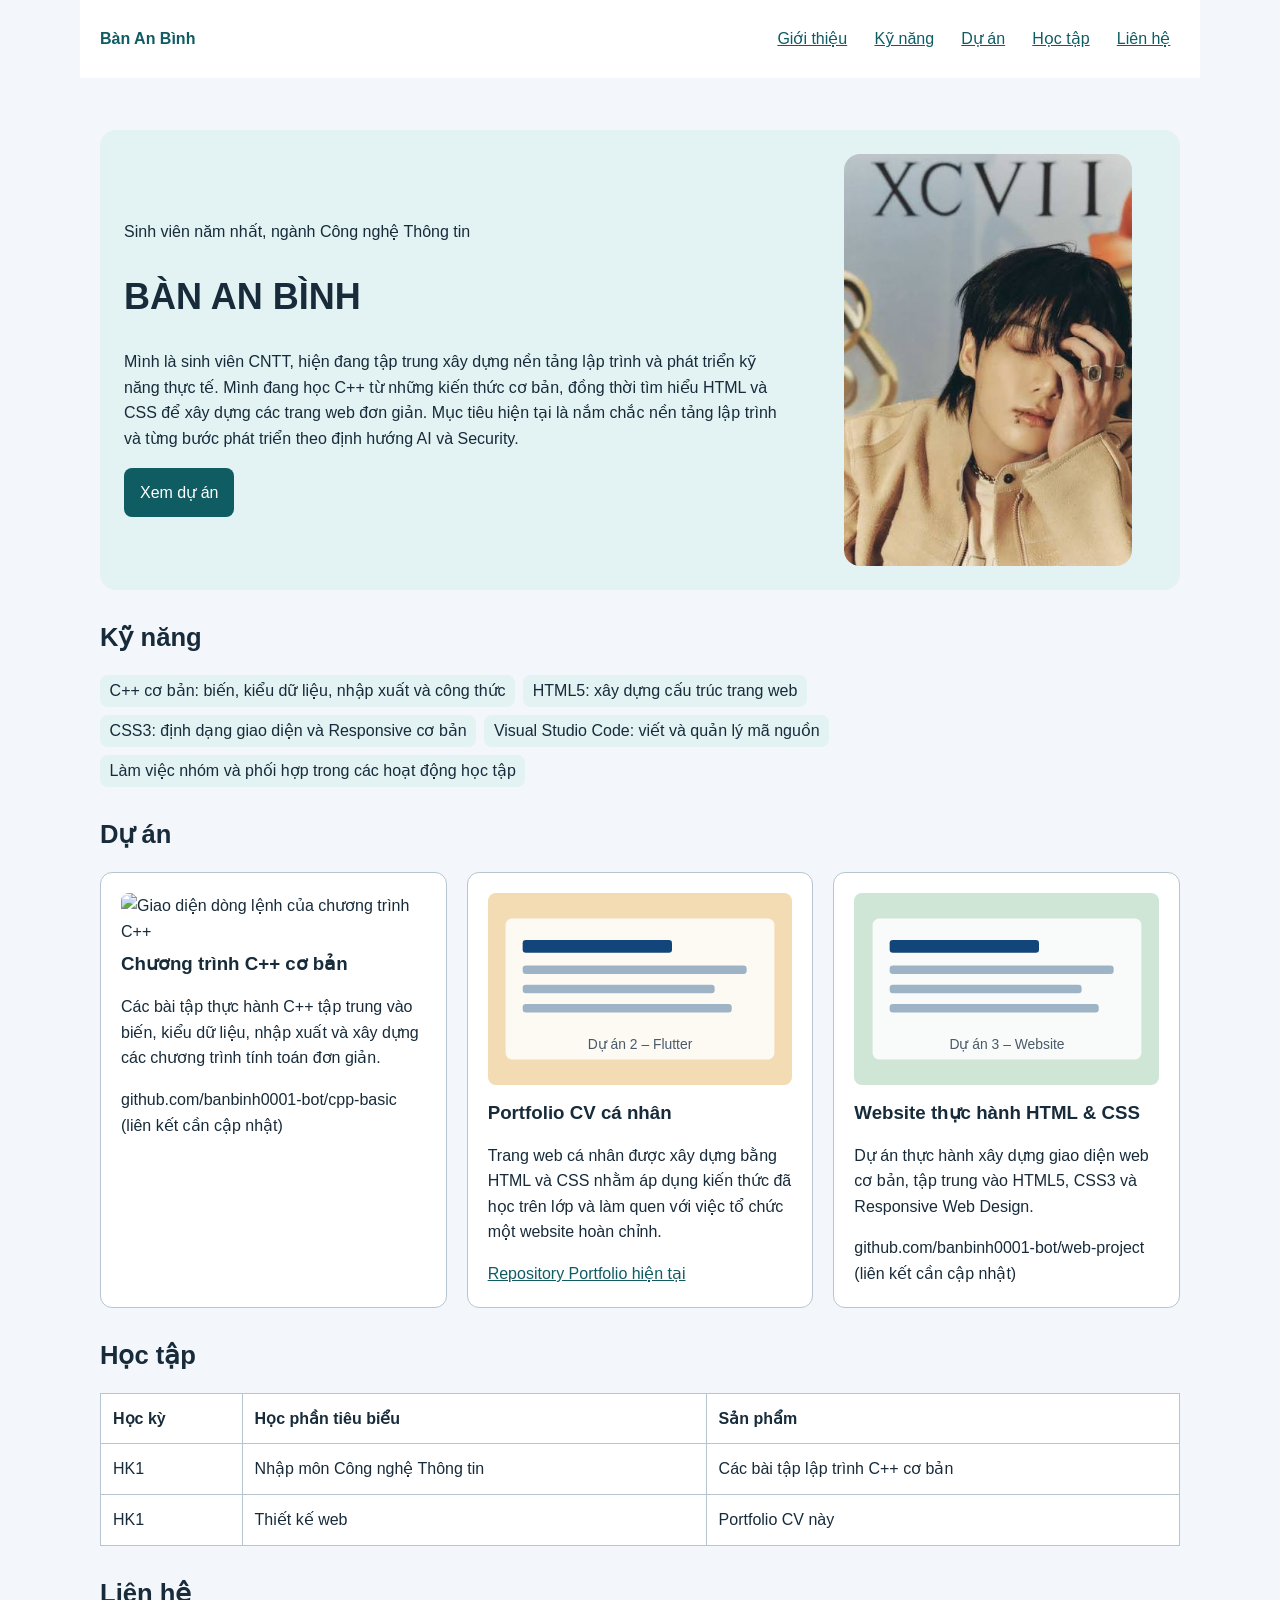
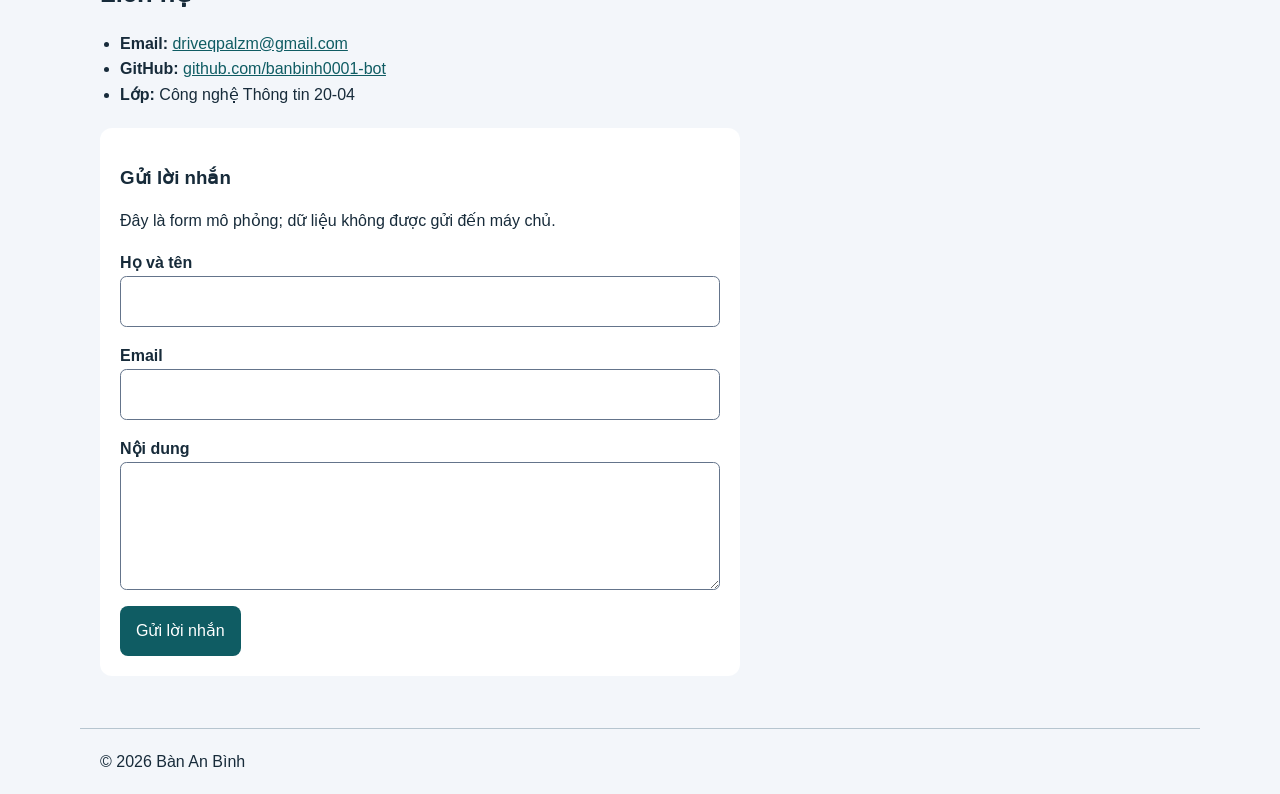
==== commit cbaf2ed2: "Update index.html" ====
--- a/index.html
+++ b/index.html
@@ -37,7 +37,7 @@
           </p>
           <a class="button" href="#du-an">Xem dự án</a>
         </div>
-        <img class="avatar" src="assets/images/avt.png" alt="Ảnh đại diện của Bàn An Bình">
+        <img class="avatar" src="images/avt.png" alt="Ảnh đại diện của Bàn An Bình">
       </div>
     </section>
 
@@ -59,21 +59,21 @@
         <h2>Dự án</h2>
         <div class="projects">
           <article class="card">
-            <img src="assets/images/du-an-1.png" alt="Giao diện dòng lệnh của chương trình C++">
+            <img src="images/du-an-1.vng" alt="Giao diện dòng lệnh của chương trình C++">
             <h3>Chương trình C++ cơ bản</h3>
             <p>Các bài tập thực hành C++ tập trung vào biến, kiểu dữ liệu, nhập xuất và xây dựng các chương trình tính toán đơn giản.</p>
             <span class="pending-link">github.com/banbinh0001-bot/cpp-basic (liên kết cần cập nhật)</span>
           </article>
 
           <article class="card">
-            <img src="assets/images/du-an-2.png" alt="Giao diện trang web cá nhân">
+            <img src="images/du-an-2.svg" alt="Giao diện trang web cá nhân">
             <h3>Portfolio CV cá nhân</h3>
             <p>Trang web cá nhân được xây dựng bằng HTML và CSS nhằm áp dụng kiến thức đã học trên lớp và làm quen với việc tổ chức một website hoàn chỉnh.</p>
             <a href="https://github.com/banbinh0001-bot/K20_portfolio_CNTT20-04" target="_blank" rel="noopener noreferrer">Repository Portfolio hiện tại</a>
           </article>
 
           <article class="card">
-            <img src="assets/images/du-an-3.png" alt="Trang web thực hành HTML và CSS">
+            <img src="images/du-an-3.svg" alt="Trang web thực hành HTML và CSS">
             <h3>Website thực hành HTML &amp; CSS</h3>
             <p>Dự án thực hành xây dựng giao diện web cơ bản, tập trung vào HTML5, CSS3 và Responsive Web Design.</p>
             <span class="pending-link">github.com/banbinh0001-bot/web-project (liên kết cần cập nhật)</span>
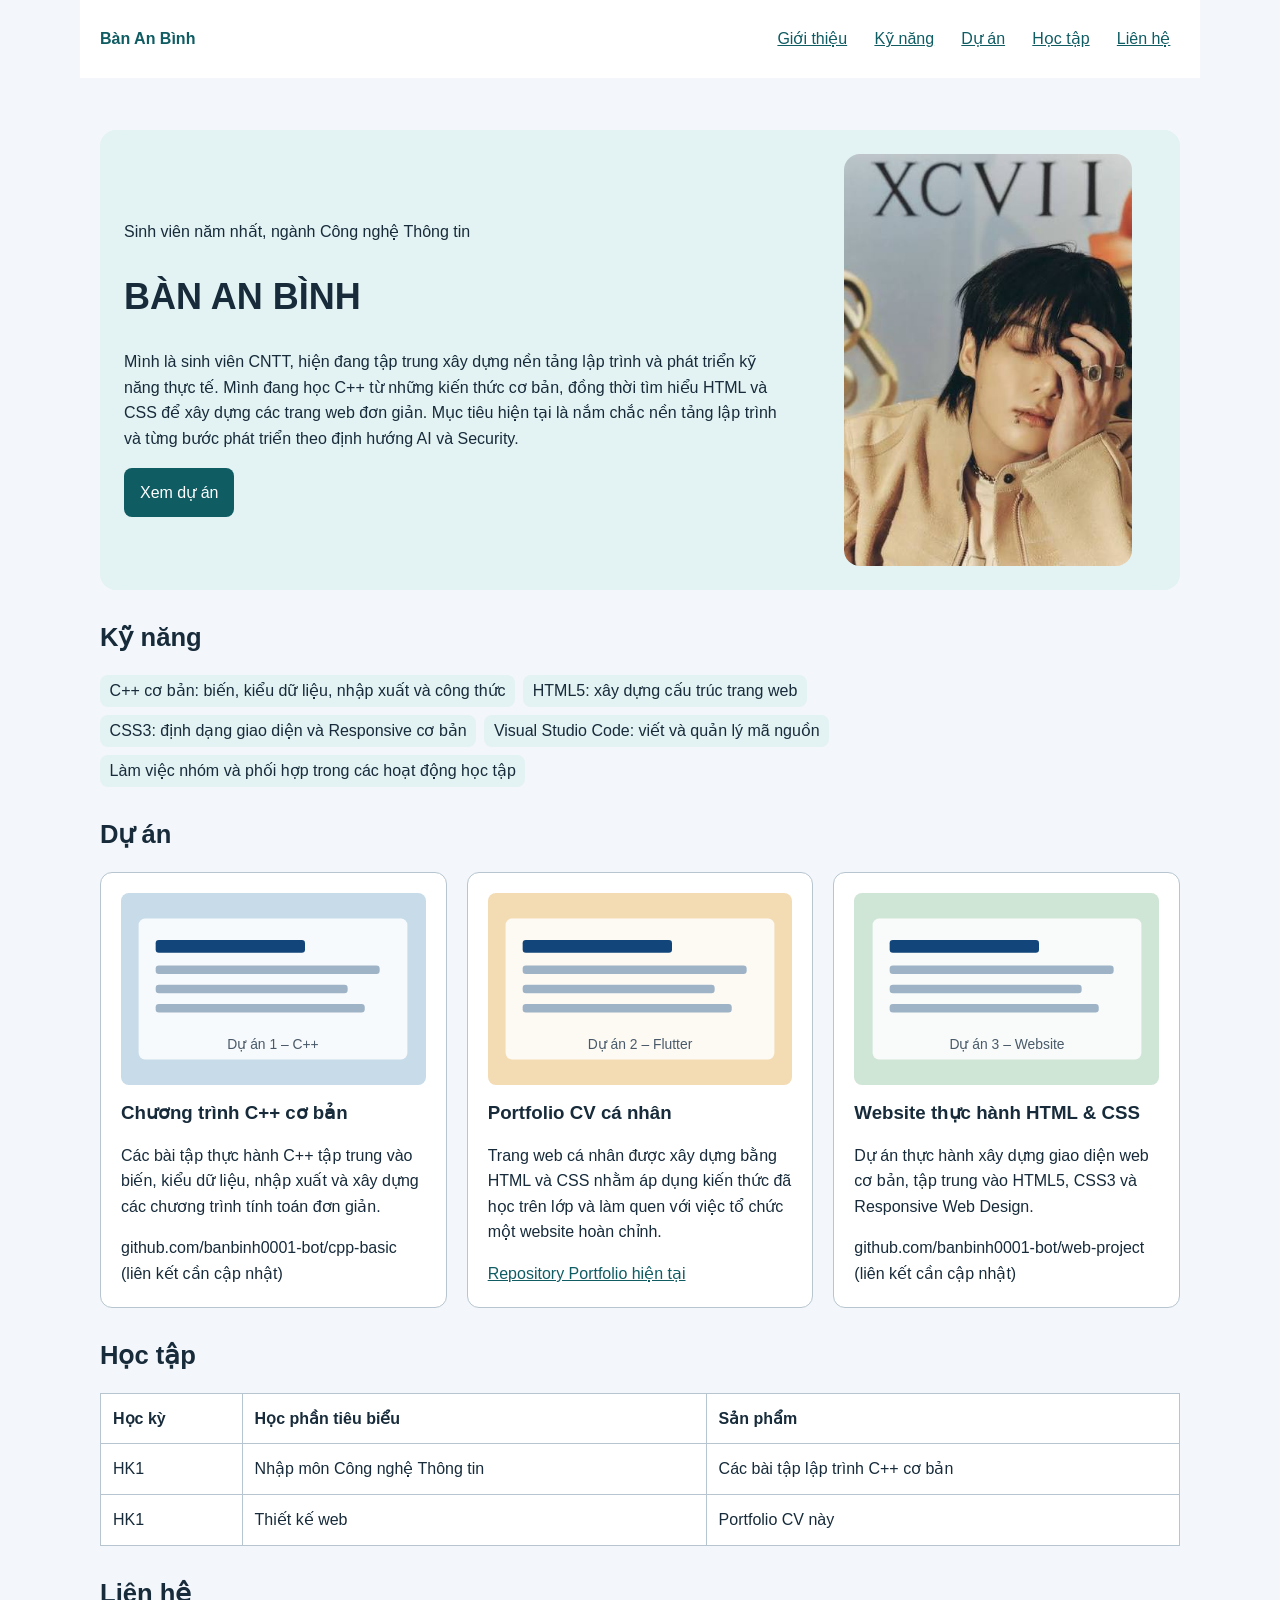
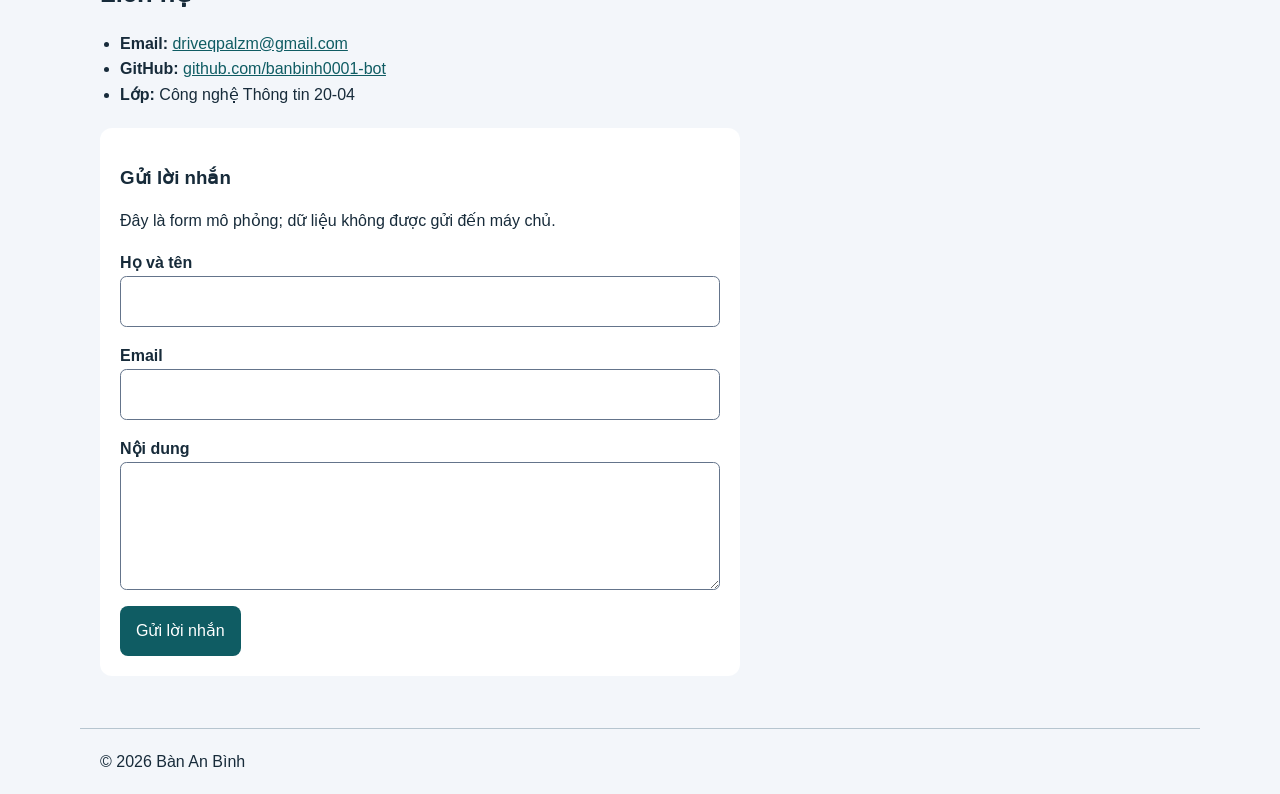
==== commit 188309f7: "Fix project image link in index.html" ====
--- a/index.html
+++ b/index.html
@@ -1,146 +1,146 @@
-<!doctype html>
-<html lang="vi">
-<head>
-  <meta charset="UTF-8">
-  <meta name="viewport" content="width=device-width, initial-scale=1.0">
-  <title>Bàn An Bình - Portfolio CV</title>
-  <link rel="preconnect" href="https://fonts.googleapis.com">
-  <link rel="stylesheet" href="https://fonts.googleapis.com/css2?family=Inter:wght@400;500;600;700&display=swap">
-  <link rel="stylesheet" href="css/style.css">
-</head>
-<body>
-  <header class="site-header">
-    <div class="container header-inner">
-      <a class="brand" href="#gioi-thieu">Bàn An Bình</a>
-      <nav aria-label="Menu chính">
-        <ul class="menu">
-          <li><a href="#gioi-thieu">Giới thiệu</a></li>
-          <li><a href="#ky-nang">Kỹ năng</a></li>
-          <li><a href="#du-an">Dự án</a></li>
-          <li><a href="#hoc-tap">Học tập</a></li>
-          <li><a href="#lien-he">Liên hệ</a></li>
-        </ul>
-      </nav>
-    </div>
-  </header>
-
-  <main id="noi-dung">
-    <section id="gioi-thieu" class="hero">
-      <div class="container hero-inner">
-        <div class="hero-text">
-          <p class="hero-role">Sinh viên năm nhất, ngành Công nghệ Thông tin</p>
-          <h1>BÀN AN BÌNH</h1>
-          <p>
-            Mình là sinh viên CNTT, hiện đang tập trung xây dựng nền tảng lập trình và phát triển kỹ năng thực tế.
-            Mình đang học C++ từ những kiến thức cơ bản, đồng thời tìm hiểu HTML và CSS để xây dựng các trang web đơn giản.
-            Mục tiêu hiện tại là nắm chắc nền tảng lập trình và từng bước phát triển theo định hướng AI và Security.
-          </p>
-          <a class="button" href="#du-an">Xem dự án</a>
-        </div>
-        <img class="avatar" src="images/avt.png" alt="Ảnh đại diện của Bàn An Bình">
-      </div>
-    </section>
-
-    <section id="ky-nang" class="section">
-      <div class="container">
-        <h2>Kỹ năng</h2>
-        <ul class="skills">
-          <li>C++ cơ bản: biến, kiểu dữ liệu, nhập xuất và công thức</li>
-          <li>HTML5: xây dựng cấu trúc trang web</li>
-          <li>CSS3: định dạng giao diện và Responsive cơ bản</li>
-          <li>Visual Studio Code: viết và quản lý mã nguồn</li>
-          <li>Làm việc nhóm và phối hợp trong các hoạt động học tập</li>
-        </ul>
-      </div>
-    </section>
-
-    <section id="du-an" class="section section-alt">
-      <div class="container">
-        <h2>Dự án</h2>
-        <div class="projects">
-          <article class="card">
-            <img src="images/du-an-1.vng" alt="Giao diện dòng lệnh của chương trình C++">
-            <h3>Chương trình C++ cơ bản</h3>
-            <p>Các bài tập thực hành C++ tập trung vào biến, kiểu dữ liệu, nhập xuất và xây dựng các chương trình tính toán đơn giản.</p>
-            <span class="pending-link">github.com/banbinh0001-bot/cpp-basic (liên kết cần cập nhật)</span>
-          </article>
-
-          <article class="card">
-            <img src="images/du-an-2.svg" alt="Giao diện trang web cá nhân">
-            <h3>Portfolio CV cá nhân</h3>
-            <p>Trang web cá nhân được xây dựng bằng HTML và CSS nhằm áp dụng kiến thức đã học trên lớp và làm quen với việc tổ chức một website hoàn chỉnh.</p>
-            <a href="https://github.com/banbinh0001-bot/K20_portfolio_CNTT20-04" target="_blank" rel="noopener noreferrer">Repository Portfolio hiện tại</a>
-          </article>
-
-          <article class="card">
-            <img src="images/du-an-3.svg" alt="Trang web thực hành HTML và CSS">
-            <h3>Website thực hành HTML &amp; CSS</h3>
-            <p>Dự án thực hành xây dựng giao diện web cơ bản, tập trung vào HTML5, CSS3 và Responsive Web Design.</p>
-            <span class="pending-link">github.com/banbinh0001-bot/web-project (liên kết cần cập nhật)</span>
-          </article>
-        </div>
-      </div>
-    </section>
-
-    <section id="hoc-tap" class="section">
-      <div class="container">
-        <h2>Học tập</h2>
-        <table class="study">
-          <thead>
-            <tr>
-              <th>Học kỳ</th>
-              <th>Học phần tiêu biểu</th>
-              <th>Sản phẩm</th>
-            </tr>
-          </thead>
-          <tbody>
-            <tr>
-              <td>HK1</td>
-              <td>Nhập môn Công nghệ Thông tin</td>
-              <td>Các bài tập lập trình C++ cơ bản</td>
-            </tr>
-            <tr>
-              <td>HK1</td>
-              <td>Thiết kế web</td>
-              <td>Portfolio CV này</td>
-            </tr>
-          </tbody>
-        </table>
-      </div>
-    </section>
-
-    <section id="lien-he" class="section section-alt">
-      <div class="container">
-        <h2>Liên hệ</h2>
-        <ul class="contact">
-          <li><strong>Email:</strong> <a href="mailto:driveqpalzm@gmail.com">driveqpalzm@gmail.com</a></li>
-          <li><strong>GitHub:</strong> <a href="https://github.com/banbinh0001-bot" target="_blank" rel="noopener noreferrer">github.com/banbinh0001-bot</a></li>
-          <li><strong>Lớp:</strong> Công nghệ Thông tin 20-04</li>
-        </ul>
-
-        <form action="ket-qua.html" method="get" class="contact-form">
-          <h3>Gửi lời nhắn</h3>
-          <p>Đây là form mô phỏng; dữ liệu không được gửi đến máy chủ.</p>
-          <div class="form-group">
-            <label for="ho-ten">Họ và tên</label>
-            <input id="ho-ten" name="ho-ten" type="text" required>
-          </div>
-          <div class="form-group">
-            <label for="email">Email</label>
-            <input id="email" name="email" type="email" required>
-          </div>
-          <div class="form-group">
-            <label for="noi-dung">Nội dung</label>
-            <textarea id="noi-dung" name="noi-dung" required></textarea>
-          </div>
-          <button class="button" type="submit">Gửi lời nhắn</button>
-        </form>
-      </div>
-    </section>
-  </main>
-
-  <footer>
-    <div class="container">© 2026 Bàn An Bình</div>
-  </footer>
-</body>
-</html>
+<!doctype html>
+<html lang="vi">
+<head>
+  <meta charset="UTF-8">
+  <meta name="viewport" content="width=device-width, initial-scale=1.0">
+  <title>Bàn An Bình - Portfolio CV</title>
+  <link rel="preconnect" href="https://fonts.googleapis.com">
+  <link rel="stylesheet" href="https://fonts.googleapis.com/css2?family=Inter:wght@400;500;600;700&display=swap">
+  <link rel="stylesheet" href="css/style.css">
+</head>
+<body>
+  <header class="site-header">
+    <div class="container header-inner">
+      <a class="brand" href="#gioi-thieu">Bàn An Bình</a>
+      <nav aria-label="Menu chính">
+        <ul class="menu">
+          <li><a href="#gioi-thieu">Giới thiệu</a></li>
+          <li><a href="#ky-nang">Kỹ năng</a></li>
+          <li><a href="#du-an">Dự án</a></li>
+          <li><a href="#hoc-tap">Học tập</a></li>
+          <li><a href="#lien-he">Liên hệ</a></li>
+        </ul>
+      </nav>
+    </div>
+  </header>
+
+  <main id="noi-dung">
+    <section id="gioi-thieu" class="hero">
+      <div class="container hero-inner">
+        <div class="hero-text">
+          <p class="hero-role">Sinh viên năm nhất, ngành Công nghệ Thông tin</p>
+          <h1>BÀN AN BÌNH</h1>
+          <p>
+            Mình là sinh viên CNTT, hiện đang tập trung xây dựng nền tảng lập trình và phát triển kỹ năng thực tế.
+            Mình đang học C++ từ những kiến thức cơ bản, đồng thời tìm hiểu HTML và CSS để xây dựng các trang web đơn giản.
+            Mục tiêu hiện tại là nắm chắc nền tảng lập trình và từng bước phát triển theo định hướng AI và Security.
+          </p>
+          <a class="button" href="#du-an">Xem dự án</a>
+        </div>
+        <img class="avatar" src="images/avt.png" alt="Ảnh đại diện của Bàn An Bình">
+      </div>
+    </section>
+
+    <section id="ky-nang" class="section">
+      <div class="container">
+        <h2>Kỹ năng</h2>
+        <ul class="skills">
+          <li>C++ cơ bản: biến, kiểu dữ liệu, nhập xuất và công thức</li>
+          <li>HTML5: xây dựng cấu trúc trang web</li>
+          <li>CSS3: định dạng giao diện và Responsive cơ bản</li>
+          <li>Visual Studio Code: viết và quản lý mã nguồn</li>
+          <li>Làm việc nhóm và phối hợp trong các hoạt động học tập</li>
+        </ul>
+      </div>
+    </section>
+
+    <section id="du-an" class="section section-alt">
+      <div class="container">
+        <h2>Dự án</h2>
+        <div class="projects">
+          <article class="card">
+            <img src="images/du-an-1.svg" alt="Giao diện dòng lệnh của chương trình C++">
+            <h3>Chương trình C++ cơ bản</h3>
+            <p>Các bài tập thực hành C++ tập trung vào biến, kiểu dữ liệu, nhập xuất và xây dựng các chương trình tính toán đơn giản.</p>
+            <span class="pending-link">github.com/banbinh0001-bot/cpp-basic (liên kết cần cập nhật)</span>
+          </article>
+
+          <article class="card">
+            <img src="images/du-an-2.svg" alt="Giao diện trang web cá nhân">
+            <h3>Portfolio CV cá nhân</h3>
+            <p>Trang web cá nhân được xây dựng bằng HTML và CSS nhằm áp dụng kiến thức đã học trên lớp và làm quen với việc tổ chức một website hoàn chỉnh.</p>
+            <a href="https://github.com/banbinh0001-bot/K20_portfolio_CNTT20-04" target="_blank" rel="noopener noreferrer">Repository Portfolio hiện tại</a>
+          </article>
+
+          <article class="card">
+            <img src="images/du-an-3.svg" alt="Trang web thực hành HTML và CSS">
+            <h3>Website thực hành HTML &amp; CSS</h3>
+            <p>Dự án thực hành xây dựng giao diện web cơ bản, tập trung vào HTML5, CSS3 và Responsive Web Design.</p>
+            <span class="pending-link">github.com/banbinh0001-bot/web-project (liên kết cần cập nhật)</span>
+          </article>
+        </div>
+      </div>
+    </section>
+
+    <section id="hoc-tap" class="section">
+      <div class="container">
+        <h2>Học tập</h2>
+        <table class="study">
+          <thead>
+            <tr>
+              <th>Học kỳ</th>
+              <th>Học phần tiêu biểu</th>
+              <th>Sản phẩm</th>
+            </tr>
+          </thead>
+          <tbody>
+            <tr>
+              <td>HK1</td>
+              <td>Nhập môn Công nghệ Thông tin</td>
+              <td>Các bài tập lập trình C++ cơ bản</td>
+            </tr>
+            <tr>
+              <td>HK1</td>
+              <td>Thiết kế web</td>
+              <td>Portfolio CV này</td>
+            </tr>
+          </tbody>
+        </table>
+      </div>
+    </section>
+
+    <section id="lien-he" class="section section-alt">
+      <div class="container">
+        <h2>Liên hệ</h2>
+        <ul class="contact">
+          <li><strong>Email:</strong> <a href="mailto:driveqpalzm@gmail.com">driveqpalzm@gmail.com</a></li>
+          <li><strong>GitHub:</strong> <a href="https://github.com/banbinh0001-bot" target="_blank" rel="noopener noreferrer">github.com/banbinh0001-bot</a></li>
+          <li><strong>Lớp:</strong> Công nghệ Thông tin 20-04</li>
+        </ul>
+
+        <form action="ket-qua.html" method="get" class="contact-form">
+          <h3>Gửi lời nhắn</h3>
+          <p>Đây là form mô phỏng; dữ liệu không được gửi đến máy chủ.</p>
+          <div class="form-group">
+            <label for="ho-ten">Họ và tên</label>
+            <input id="ho-ten" name="ho-ten" type="text" required>
+          </div>
+          <div class="form-group">
+            <label for="email">Email</label>
+            <input id="email" name="email" type="email" required>
+          </div>
+          <div class="form-group">
+            <label for="noi-dung">Nội dung</label>
+            <textarea id="noi-dung" name="noi-dung" required></textarea>
+          </div>
+          <button class="button" type="submit">Gửi lời nhắn</button>
+        </form>
+      </div>
+    </section>
+  </main>
+
+  <footer>
+    <div class="container">© 2026 Bàn An Bình</div>
+  </footer>
+</body>
+</html>
